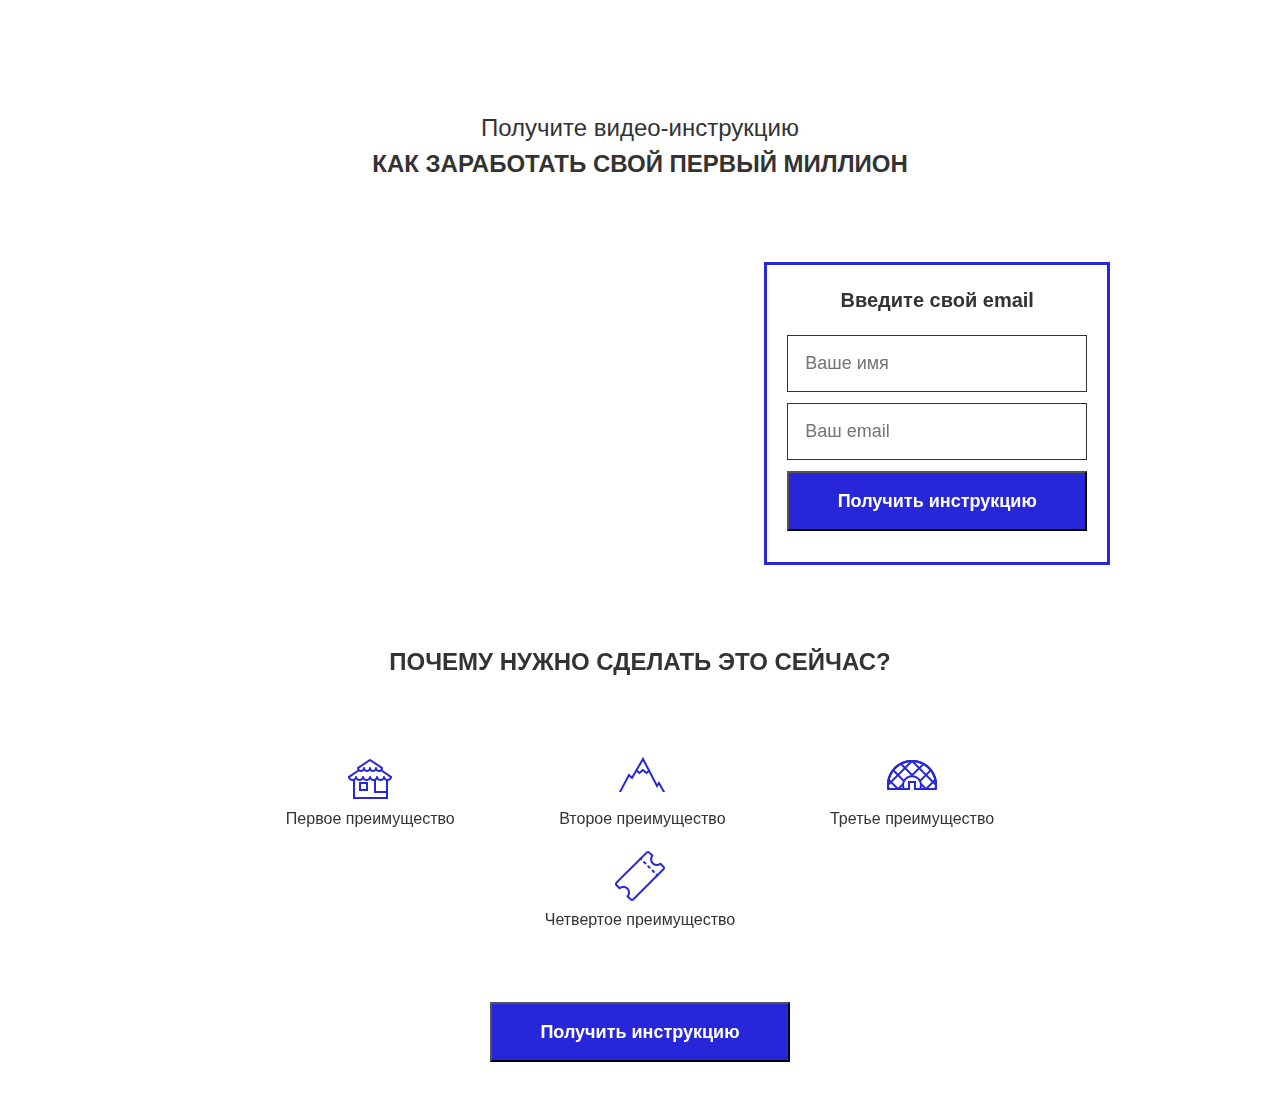
==== newProject/index.html @ 6075c8ae "Сделал маленький проект по HTML, CSS" ====
<!DOCTYPE html>
<html lang="en">

<head>
    <meta charset="UTF-8">
    <meta name="viewport" content="width=device-width, initial-scale=1.0">
    <title>Проект GloAcademy</title>
    <link rel="stylesheet" href="css/reset.min.css">
    <link rel="stylesheet" href="css/style.css">

</head>

<body>

    <div class="section">
        <h1 class="header"><span>Получите видео-инструкцию</span><strong>Как заработать свой первый миллион</strong>
        </h1>
        <div class="main">
            <div class="video">
                <iframe width="560" height="315" src="https://www.youtube.com/embed/ayVLjyWqMCs" frameborder="0"
                    allow="accelerometer; autoplay; clipboard-write; encrypted-media; gyroscope; picture-in-picture"
                    allowfullscreen></iframe>
            </div>
            <div class="form">
                <form action="#">
                    <p class="form-header">Введите свой email</p>
                    <input type="text" placeholder="Ваше имя">
                    <input type="text" placeholder="Ваш email">
                    <button class="btn">Получить инструкцию</button>
                </form>
            </div>
        </div>
    </div>

    <div class="section">
        <h2 class="feature-header">Почему нужно сделать это сейчас?</h2>
        <div class="feature">
            <div class="col">
                <img src="img/01.png" alt="Первое преимущество">
                <p>Первое преимущество</p>
            </div>
            <div class="col">
                <img src="img/02.png" alt="Второе преимущество">
                <p>Второе преимущество</p>
            </div>
            <div class="col">
                <img src="img/03.png" alt="Третье преимущество">
                <p>Третье преимущество</p>
            </div>
            <div class="col">
                <img src="img/04.png" alt="Четвертое преимущество">
                <p>Четвертое преимущество</p>
            </div>
        </div>
        <button class="btn">Получить инструкцию</button>
    </div>
</body>

</html>
---- newProject/css/style.css ----
* {
    box-sizing: border-box;
}
body {
    font-family: Tahoma, sans-serif;
    line-height: 1.5;
    color: #333333;
}
.section {
    padding: 30px 10%;
}
.header {
    margin-top: 80px;
    font-size: 24px;
    text-align: center;
}
.header span {
    font-weight: 300;
    display: block;
}
.header strong {
    font-weight: 900;
    text-transform: uppercase;
}
.main {
    text-align: center;
    margin-top: 80px;
}
.video, .form {
    display: inline-block;
    vertical-align:top;
}
.form {
    margin-left: 30px;
    text-align: center;
    padding: 20px;
    border: 3px solid #2727d9;
}
.form-header {
    text-align: center;
    font-size: 20px;
    font-weight: 900;
    margin-bottom: 20px;
}
.form input {
    display: block;
    margin-top: 11px;
    width: 300px;
    padding: 17px;
    border: 1px solid #333333;
    font-size: 18px;
}
.btn {
    display: block;
    margin: 11px auto;
    font-size: 18px;
    font-weight: 900;
    color: #ffffff;
    background-color: #2727d9;
    width: 300px;
    height: 60px;
}
.feature {
    margin: 60px auto;
    text-align: center;
}
.feature-header {
    text-align: center;
    text-transform: uppercase;
    font-weight: 900;
    font-size: 24px;
}
.col {
    display: inline-block;
    text-align: center;
    margin: 10px 50px;
}
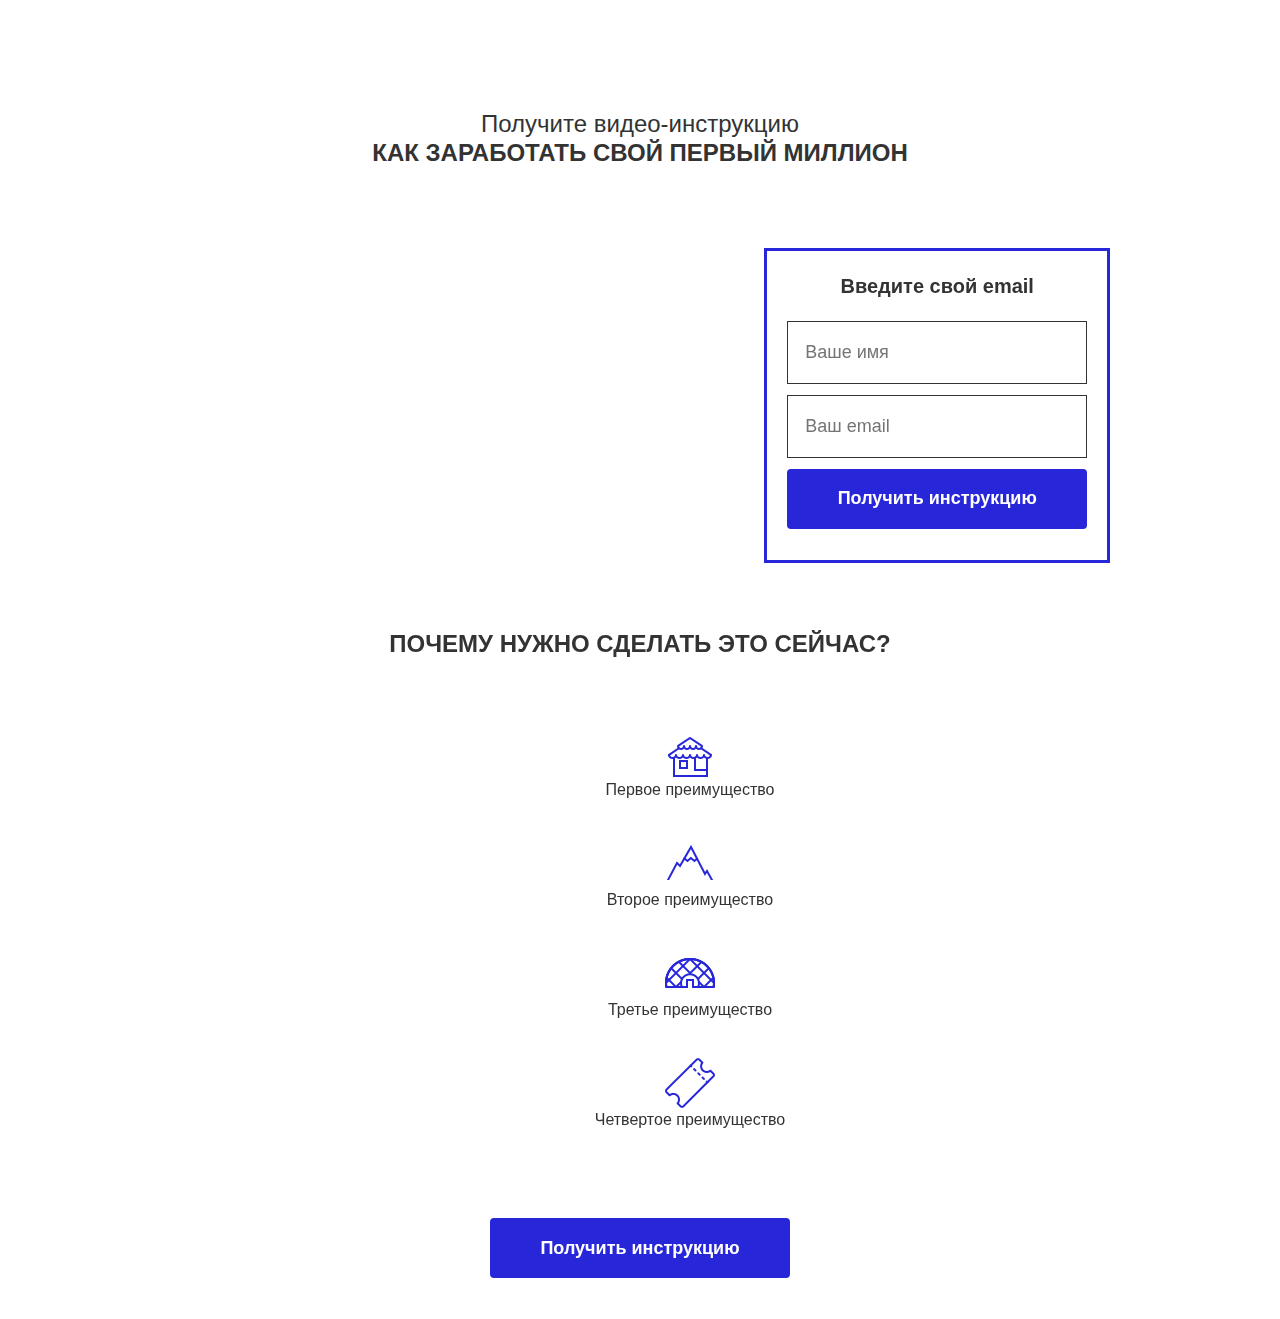
==== commit 302a94e0: "Убрал файл сброса, добавил бутстрап" ====
--- a/newProject/index.html
+++ b/newProject/index.html
@@ -5,7 +5,7 @@
     <meta charset="UTF-8">
     <meta name="viewport" content="width=device-width, initial-scale=1.0">
     <title>Проект GloAcademy</title>
-    <link rel="stylesheet" href="css/reset.min.css">
+    <link rel="stylesheet" href="css/bootstrap.css">
     <link rel="stylesheet" href="css/style.css">
 
 </head>
--- a/newProject/css/style.css
+++ b/newProject/css/style.css
@@ -9,39 +9,48 @@
 .section {
     padding: 30px 10%;
 }
+
 .header {
     margin-top: 80px;
     font-size: 24px;
     text-align: center;
 }
+
 .header span {
     font-weight: 300;
     display: block;
 }
+
 .header strong {
     font-weight: 900;
     text-transform: uppercase;
 }
+
 .main {
     text-align: center;
     margin-top: 80px;
 }
-.video, .form {
+
+.video,
+.form {
     display: inline-block;
-    vertical-align:top;
+    vertical-align: top;
 }
+
 .form {
     margin-left: 30px;
     text-align: center;
     padding: 20px;
     border: 3px solid #2727d9;
 }
+
 .form-header {
     text-align: center;
     font-size: 20px;
     font-weight: 900;
     margin-bottom: 20px;
 }
+
 .form input {
     display: block;
     margin-top: 11px;
@@ -50,6 +59,7 @@
     border: 1px solid #333333;
     font-size: 18px;
 }
+
 .btn {
     display: block;
     margin: 11px auto;
@@ -60,18 +70,21 @@
     width: 300px;
     height: 60px;
 }
+
 .feature {
     margin: 60px auto;
     text-align: center;
 }
+
 .feature-header {
     text-align: center;
     text-transform: uppercase;
     font-weight: 900;
     font-size: 24px;
 }
+
 .col {
     display: inline-block;
     text-align: center;
     margin: 10px 50px;
-}+}
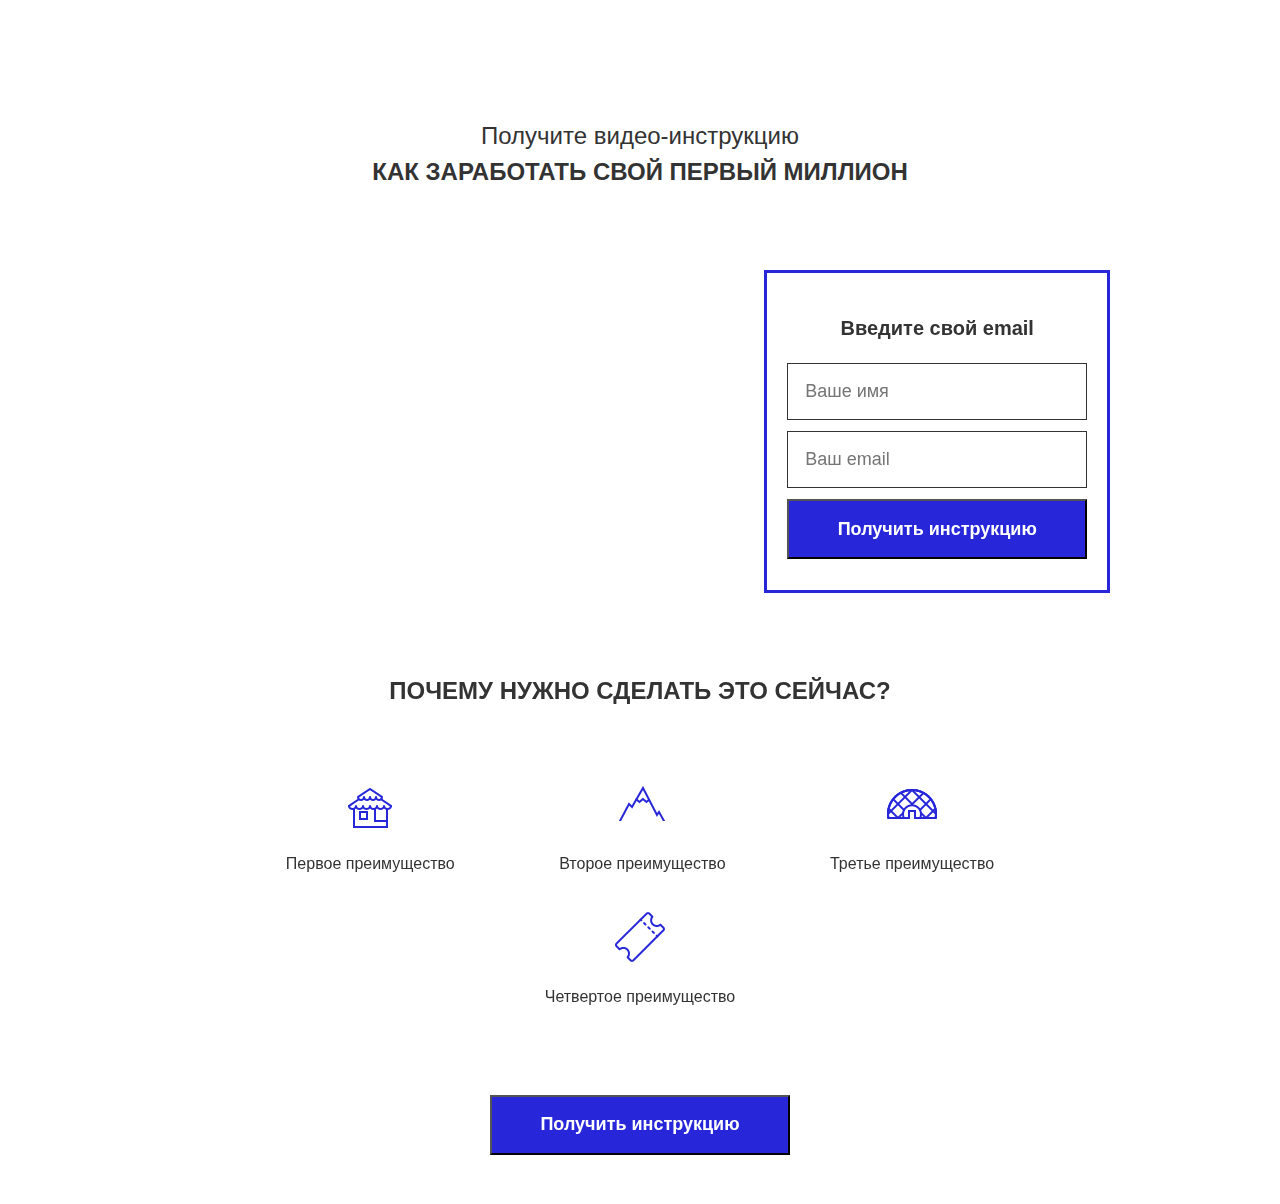
==== commit 863ad884: "Вернул сбросы" ====
--- a/newProject/index.html
+++ b/newProject/index.html
@@ -5,7 +5,7 @@
     <meta charset="UTF-8">
     <meta name="viewport" content="width=device-width, initial-scale=1.0">
     <title>Проект GloAcademy</title>
-    <link rel="stylesheet" href="css/bootstrap.css">
+    <link rel="stylesheet" href="css/reset.min.css.css">
     <link rel="stylesheet" href="css/style.css">
 
 </head>
